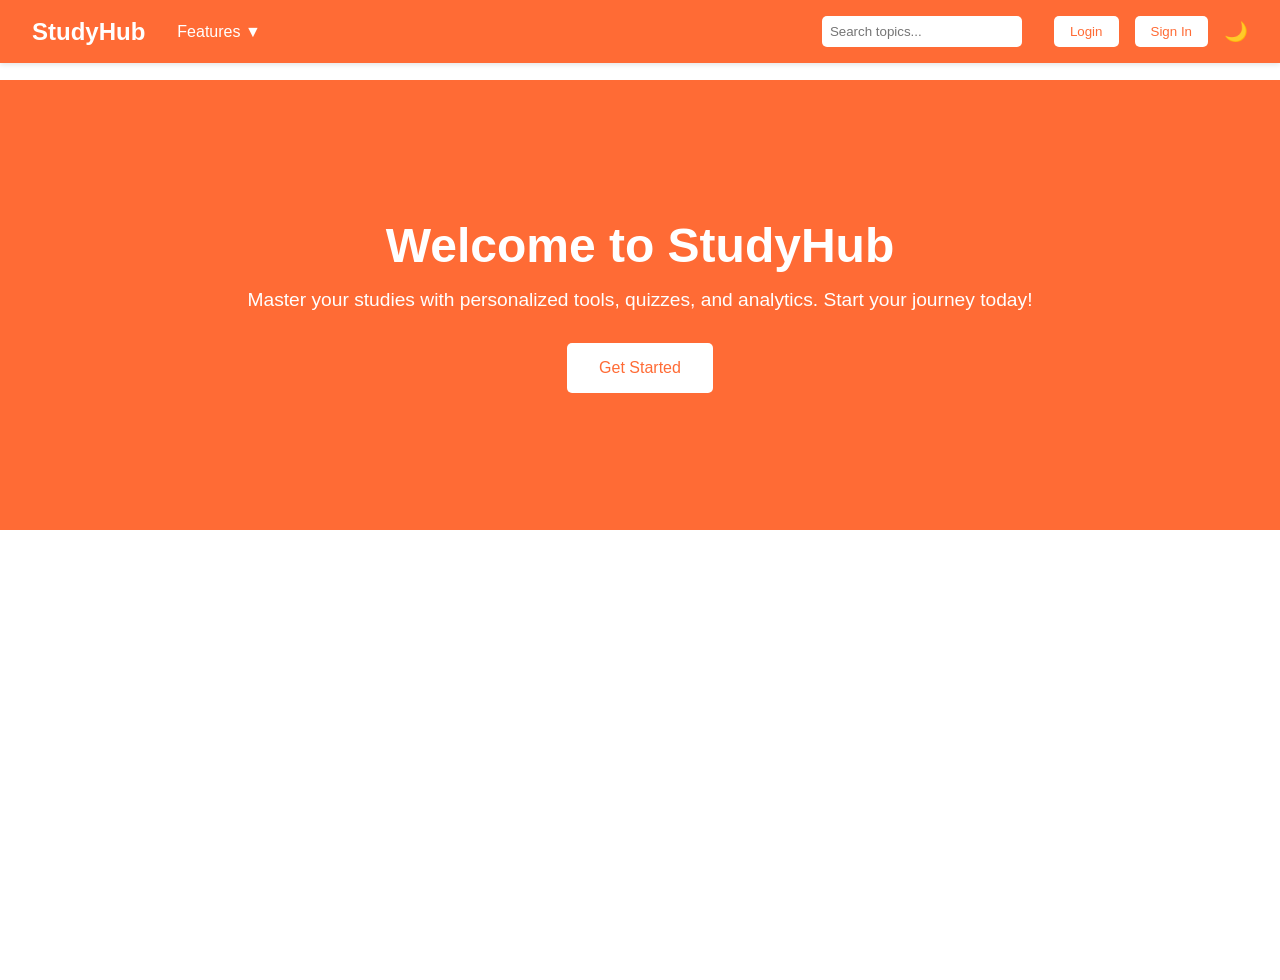
==== index.html @ 80b25440 "first" ====
<!DOCTYPE html>
<html lang="en">
<head>
     <link rel="stylesheet" href="styles.css">
    <meta charset="UTF-8">
    <meta name="viewport" content="width=device-width, initial-scale=1.0">
    <title>StudyHub - Your Ultimate Study Companion</title>
    <style>
        /* Reset and base styles */
        * {
            margin: 0;
            padding: 0;
            box-sizing: border-box;
            font-family: 'Arial', sans-serif;
        }
        body {
            transition: background-color 0.3s, color 0.3s;
        }
        body.light {
            background-color: #fff;
            color: #333;
        }
        body.dark {
            background-color: #121212;
            color: #fff;
        }

        /* Navigation bar */
        nav {
            display: flex;
            justify-content: space-between;
            align-items: center;
            padding: 1rem 2rem;
            background-color: #ff6b35; /* Orangish color */
            color: white;
            position: fixed;
            width: 100%;
            top: 0;
            z-index: 1000;
            box-shadow: 0 2px 5px rgba(0,0,0,0.1);
        }
        .logo {
            font-size: 1.5rem;
            font-weight: bold;
        }
        .nav-left {
            display: flex;
            align-items: center;
        }
        .features {
            position: relative;
            margin-left: 2rem;
        }
        .features button {
            background: none;
            border: none;
            color: white;
            cursor: pointer;
            font-size: 1rem;
        }
        .dropdown {
            display: none;
            position: absolute;
            top: 100%;
            left: 0;
            background-color: #ff8c42;
            min-width: 200px;
            box-shadow: 0 2px 5px rgba(0,0,0,0.2);
            border-radius: 5px;
        }
        .dropdown.show {
            display: block;
        }
        .dropdown ul {
            list-style: none;
            padding: 1rem;
        }
        .dropdown li {
            padding: 0.5rem 0;
            border-bottom: 1px solid rgba(255,255,255,0.2);
        }
        .dropdown li:last-child {
            border-bottom: none;
        }
        .nav-right {
            display: flex;
            align-items: center;
        }
        .search-bar {
            margin-right: 1rem;
        }
        .search-bar input {
            padding: 0.5rem;
            border: none;
            border-radius: 5px;
            width: 200px;
        }
        .login-btn, .signin-btn, .profile {
            margin-left: 1rem;
            padding: 0.5rem 1rem;
            background-color: #fff;
            color: #ff6b35;
            border: none;
            border-radius: 5px;
            cursor: pointer;
            transition: background-color 0.3s;
        }
        .login-btn:hover, .signin-btn:hover, .profile:hover {
            background-color: #f0f0f0;
        }
        .profile {
            display: none; /* Hidden by default */
        }
        .theme-toggle {
            margin-left: 1rem;
            background: none;
            border: none;
            color: white;
            cursor: pointer;
            font-size: 1.2rem;
        }

        /* Main content */
        .container {
            margin-top: 80px; /* Account for fixed nav */
        }
        .upper-section {
            height: 50vh;
            background-color: #ff6b35; /* Orangish */
            display: flex;
            flex-direction: column;
            justify-content: center;
            align-items: center;
            text-align: center;
            color: white;
            padding: 2rem;
        }
        .upper-section h1 {
            font-size: 3rem;
            margin-bottom: 1rem;
        }
        .upper-section p {
            font-size: 1.2rem;
            margin-bottom: 2rem;
        }
        .cta-btn {
            padding: 1rem 2rem;
            background-color: white;
            color: #ff6b35;
            border: none;
            border-radius: 5px;
            font-size: 1rem;
            cursor: pointer;
            transition: background-color 0.3s;
        }
        .cta-btn:hover {
            background-color: #f0f0f0;
        }
        .lower-section {
            height: 50vh;
            background-image: url('https://www.shutterstock.com/image-photo/paris-france-october-15-2025-600nw-2690825897.jpg');
            background-size: cover;
            background-position: center;
            background-repeat: no-repeat;
        }

        /* Responsive */
        @media (max-width: 768px) {
            nav {
                flex-direction: column;
                padding: 1rem;
            }
            .nav-left, .nav-right {
                margin: 0.5rem 0;
            }
            .search-bar input {
                width: 150px;
            }
            .upper-section h1 {
                font-size: 2rem;
            }
        }
    </style>
</head>
<body class="light">
    <nav>
        <div class="nav-left">
            <div class="logo">StudyHub</div>
            <div class="features">
                <button onclick="toggleDropdown()">Features ▼</button>
                <div class="dropdown" id="dropdown">
                    <ul>
                        <li>📊 Progress Dashboard</li>
                        <li>🎯 Daily Challenge</li>
                        <li>🧠 Smart Quizzes</li>
                        <li>🔁 Mistake Revision Mode</li>
                        <li>📈 Performance Analytics</li>
                        <li>📚 Downloadable Notes</li>
                        <li>🧩 Flashcards</li>
                        <li>🏆 Mock Exam Simulator</li>
                    </ul>
                </div>
            </div>
        </div>
        <div class="nav-right">
            <div class="search-bar">
                <input type="text" placeholder="Search topics..." id="search">
            </div>
            <button class="login-btn" onclick="login()">Login</button>
            <button class="signin-btn" onclick="signin()">Sign In</button>
            <div class="profile" id="profile">
                <span>Welcome, User!</span> <!-- Replace with actual profile info -->
            </div>
            <button class="theme-toggle" onclick="toggleTheme()">🌙</button>
        </div>
    </nav>

    <div class="container">
        <section class="upper-section">
            <h1>Welcome to StudyHub</h1>
            <p>Master your studies with personalized tools, quizzes, and analytics. Start your journey today!</p>
            <button class="cta-btn" onclick="alert('Redirect to dashboard')">Get Started</button>
        </section>
        <section class="lower-section">
            <!-- Background image section -->
        </section>
    </div>

    <script>
        // Toggle features dropdown
        function toggleDropdown() {
            const dropdown = document.getElementById('dropdown');
            dropdown.classList.toggle('show');
        }

        // Simple login/signin simulation (toggle profile)
        let isLoggedIn = false;
        function login() {
            isLoggedIn = true;
            document.querySelector('.login-btn').style.display = 'none';
            document.querySelector('.signin-btn').style.display = 'none';
            document.getElementById('profile').style.display = 'block';
            alert('Logged in! (Demo)');
        }
        function signin() {
            isLoggedIn = true;
            document.querySelector('.login-btn').style.display = 'none';
            document.querySelector('.signin-btn').style.display = 'none';
            document.getElementById('profile').style.display = 'block';
            alert('Signed in! (Demo)');
        }

        // Theme toggle
        function toggleTheme() {
            document.body.classList.toggle('dark');
            document.body.classList.toggle('light');
            const toggleBtn = document.querySelector('.theme-toggle');
            toggleBtn.textContent = document.body.classList.contains('dark') ? '☀️' : '🌙';
        }

        // Search placeholder (expand later)
        document.getElementById('search').addEventListener('input', function() {
            console.log('Searching for:', this.value);
        });
    </script>
</body>
</html>
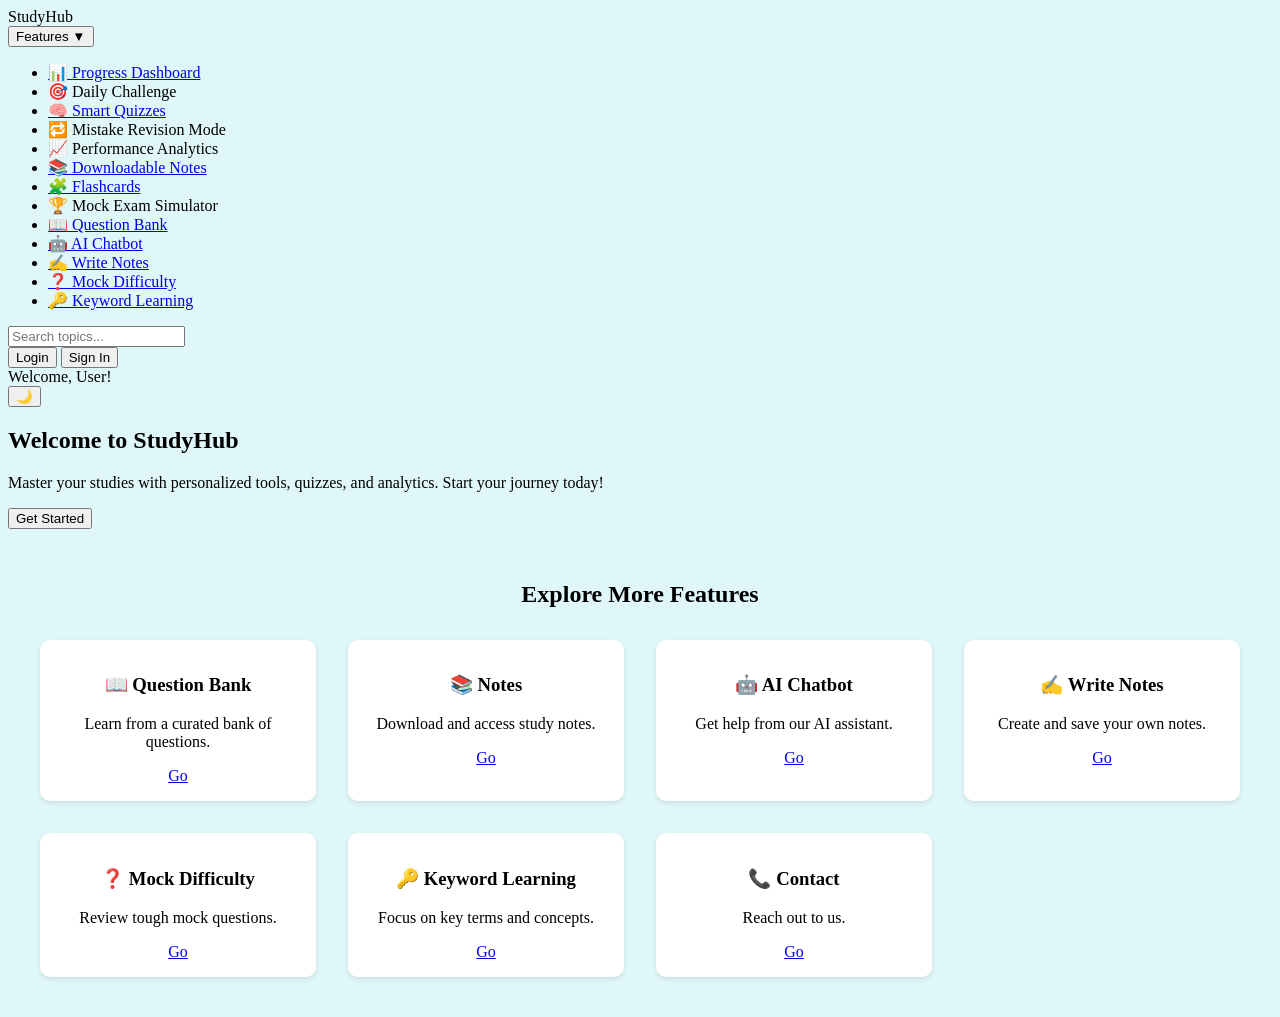
==== commit a26e82b4: "new" ====
--- a/index.html
+++ b/index.html
@@ -1,184 +1,48 @@
 <!DOCTYPE html>
 <html lang="en">
 <head>
-     <link rel="stylesheet" href="styles.css">
+    <link rel="stylesheet" href="styles.css">
     <meta charset="UTF-8">
     <meta name="viewport" content="width=device-width, initial-scale=1.0">
     <title>StudyHub - Your Ultimate Study Companion</title>
     <style>
-        /* Reset and base styles */
-        * {
-            margin: 0;
-            padding: 0;
-            box-sizing: border-box;
-            font-family: 'Arial', sans-serif;
-        }
-        body {
-            transition: background-color 0.3s, color 0.3s;
-        }
+        /* Existing styles + additions */
         body.light {
-            background-color: #fff;
-            color: #333;
+            background-color: #e0f7fa; /* Bright light blue for light mode */
         }
         body.dark {
-            background-color: #121212;
-            color: #fff;
+            background-color: #000; /* Black for dark mode */
         }
-
-        /* Navigation bar */
-        nav {
-            display: flex;
-            justify-content: space-between;
-            align-items: center;
-            padding: 1rem 2rem;
-            background-color: #ff6b35; /* Orangish color */
-            color: white;
-            position: fixed;
-            width: 100%;
-            top: 0;
-            z-index: 1000;
+        .upper-section, .lower-section, .new-sections {
+            animation: fadeIn 1s ease-in-out;
+        }
+        @keyframes fadeIn {
+            from { opacity: 0; transform: translateY(20px); }
+            to { opacity: 1; transform: translateY(0); }
+        }
+        .new-sections {
+            padding: 2rem;
+            text-align: center;
+            background-color: inherit;
+        }
+        .section-grid {
+            display: grid;
+            grid-template-columns: repeat(auto-fit, minmax(250px, 1fr));
+            gap: 2rem;
+            margin-top: 2rem;
+        }
+        .section-card {
+            background-color: #fff;
+            padding: 1rem;
+            border-radius: 10px;
             box-shadow: 0 2px 5px rgba(0,0,0,0.1);
+            transition: transform 0.3s;
         }
-        .logo {
-            font-size: 1.5rem;
-            font-weight: bold;
+        .section-card:hover {
+            transform: scale(1.05);
         }
-        .nav-left {
-            display: flex;
-            align-items: center;
-        }
-        .features {
-            position: relative;
-            margin-left: 2rem;
-        }
-        .features button {
-            background: none;
-            border: none;
-            color: white;
-            cursor: pointer;
-            font-size: 1rem;
-        }
-        .dropdown {
-            display: none;
-            position: absolute;
-            top: 100%;
-            left: 0;
-            background-color: #ff8c42;
-            min-width: 200px;
-            box-shadow: 0 2px 5px rgba(0,0,0,0.2);
-            border-radius: 5px;
-        }
-        .dropdown.show {
-            display: block;
-        }
-        .dropdown ul {
-            list-style: none;
-            padding: 1rem;
-        }
-        .dropdown li {
-            padding: 0.5rem 0;
-            border-bottom: 1px solid rgba(255,255,255,0.2);
-        }
-        .dropdown li:last-child {
-            border-bottom: none;
-        }
-        .nav-right {
-            display: flex;
-            align-items: center;
-        }
-        .search-bar {
-            margin-right: 1rem;
-        }
-        .search-bar input {
-            padding: 0.5rem;
-            border: none;
-            border-radius: 5px;
-            width: 200px;
-        }
-        .login-btn, .signin-btn, .profile {
-            margin-left: 1rem;
-            padding: 0.5rem 1rem;
-            background-color: #fff;
-            color: #ff6b35;
-            border: none;
-            border-radius: 5px;
-            cursor: pointer;
-            transition: background-color 0.3s;
-        }
-        .login-btn:hover, .signin-btn:hover, .profile:hover {
-            background-color: #f0f0f0;
-        }
-        .profile {
-            display: none; /* Hidden by default */
-        }
-        .theme-toggle {
-            margin-left: 1rem;
-            background: none;
-            border: none;
-            color: white;
-            cursor: pointer;
-            font-size: 1.2rem;
-        }
-
-        /* Main content */
-        .container {
-            margin-top: 80px; /* Account for fixed nav */
-        }
-        .upper-section {
-            height: 50vh;
-            background-color: #ff6b35; /* Orangish */
-            display: flex;
-            flex-direction: column;
-            justify-content: center;
-            align-items: center;
-            text-align: center;
-            color: white;
-            padding: 2rem;
-        }
-        .upper-section h1 {
-            font-size: 3rem;
-            margin-bottom: 1rem;
-        }
-        .upper-section p {
-            font-size: 1.2rem;
-            margin-bottom: 2rem;
-        }
-        .cta-btn {
-            padding: 1rem 2rem;
-            background-color: white;
-            color: #ff6b35;
-            border: none;
-            border-radius: 5px;
-            font-size: 1rem;
-            cursor: pointer;
-            transition: background-color 0.3s;
-        }
-        .cta-btn:hover {
-            background-color: #f0f0f0;
-        }
-        .lower-section {
-            height: 50vh;
-            background-image: url('https://www.shutterstock.com/image-photo/paris-france-october-15-2025-600nw-2690825897.jpg');
-            background-size: cover;
-            background-position: center;
-            background-repeat: no-repeat;
-        }
-
-        /* Responsive */
-        @media (max-width: 768px) {
-            nav {
-                flex-direction: column;
-                padding: 1rem;
-            }
-            .nav-left, .nav-right {
-                margin: 0.5rem 0;
-            }
-            .search-bar input {
-                width: 150px;
-            }
-            .upper-section h1 {
-                font-size: 2rem;
-            }
+        body.dark .section-card {
+            background-color: #444;
         }
     </style>
 </head>
@@ -190,14 +54,19 @@
                 <button onclick="toggleDropdown()">Features ▼</button>
                 <div class="dropdown" id="dropdown">
                     <ul>
-                        <li>📊 Progress Dashboard</li>
+                        <li><a href="dashboard.html">📊 Progress Dashboard</a></li>
                         <li>🎯 Daily Challenge</li>
-                        <li>🧠 Smart Quizzes</li>
+                        <li><a href="quiz.html">🧠 Smart Quizzes</a></li>
                         <li>🔁 Mistake Revision Mode</li>
                         <li>📈 Performance Analytics</li>
-                        <li>📚 Downloadable Notes</li>
-                        <li>🧩 Flashcards</li>
+                        <li><a href="notes.html">📚 Downloadable Notes</a></li>
+                        <li><a href="flashcards.html">🧩 Flashcards</a></li>
                         <li>🏆 Mock Exam Simulator</li>
+                        <li><a href="question-bank.html">📖 Question Bank</a></li>
+                        <li><a href="chatbot.html">🤖 AI Chatbot</a></li>
+                        <li><a href="write-notes.html">✍️ Write Notes</a></li>
+                        <li><a href="mock-difficulty.html">❓ Mock Difficulty</a></li>
+                        <li><a href="keyword-learning.html">🔑 Keyword Learning</a></li>
                     </ul>
                 </div>
             </div>
@@ -209,7 +78,7 @@
             <button class="login-btn" onclick="login()">Login</button>
             <button class="signin-btn" onclick="signin()">Sign In</button>
             <div class="profile" id="profile">
-                <span>Welcome, User!</span> <!-- Replace with actual profile info -->
+                <span>Welcome, User!</span>
             </div>
             <button class="theme-toggle" onclick="toggleTheme()">🌙</button>
         </div>
@@ -224,44 +93,48 @@
         <section class="lower-section">
             <!-- Background image section -->
         </section>
+        <section class="new-sections">
+            <h2>Explore More Features</h2>
+            <div class="section-grid">
+                <div class="section-card">
+                    <h3>📖 Question Bank</h3>
+                    <p>Learn from a curated bank of questions.</p>
+                    <a href="question-bank.html">Go</a>
+                </div>
+                <div class="section-card">
+                    <h3>📚 Notes</h3>
+                    <p>Download and access study notes.</p>
+                    <a href="notes.html">Go</a>
+                </div>
+                <div class="section-card">
+                    <h3>🤖 AI Chatbot</h3>
+                    <p>Get help from our AI assistant.</p>
+                    <a href="chatbot.html">Go</a>
+                </div>
+                <div class="section-card">
+                    <h3>✍️ Write Notes</h3>
+                    <p>Create and save your own notes.</p>
+                    <a href="write-notes.html">Go</a>
+                </div>
+                <div class="section-card">
+                    <h3>❓ Mock Difficulty</h3>
+                    <p>Review tough mock questions.</p>
+                    <a href="mock-difficulty.html">Go</a>
+                </div>
+                <div class="section-card">
+                    <h3>🔑 Keyword Learning</h3>
+                    <p>Focus on key terms and concepts.</p>
+                    <a href="keyword-learning.html">Go</a>
+                </div>
+                <div class="section-card">
+                    <h3>📞 Contact</h3>
+                    <p>Reach out to us.</p>
+                    <a href="contact.html">Go</a>
+                </div>
+            </div>
+        </section>
     </div>
 
-    <script>
-        // Toggle features dropdown
-        function toggleDropdown() {
-            const dropdown = document.getElementById('dropdown');
-            dropdown.classList.toggle('show');
-        }
-
-        // Simple login/signin simulation (toggle profile)
-        let isLoggedIn = false;
-        function login() {
-            isLoggedIn = true;
-            document.querySelector('.login-btn').style.display = 'none';
-            document.querySelector('.signin-btn').style.display = 'none';
-            document.getElementById('profile').style.display = 'block';
-            alert('Logged in! (Demo)');
-        }
-        function signin() {
-            isLoggedIn = true;
-            document.querySelector('.login-btn').style.display = 'none';
-            document.querySelector('.signin-btn').style.display = 'none';
-            document.getElementById('profile').style.display = 'block';
-            alert('Signed in! (Demo)');
-        }
-
-        // Theme toggle
-        function toggleTheme() {
-            document.body.classList.toggle('dark');
-            document.body.classList.toggle('light');
-            const toggleBtn = document.querySelector('.theme-toggle');
-            toggleBtn.textContent = document.body.classList.contains('dark') ? '☀️' : '🌙';
-        }
-
-        // Search placeholder (expand later)
-        document.getElementById('search').addEventListener('input', function() {
-            console.log('Searching for:', this.value);
-        });
-    </script>
+    <script src="js/index.js"></script>
 </body>
-</html>
+</html>
